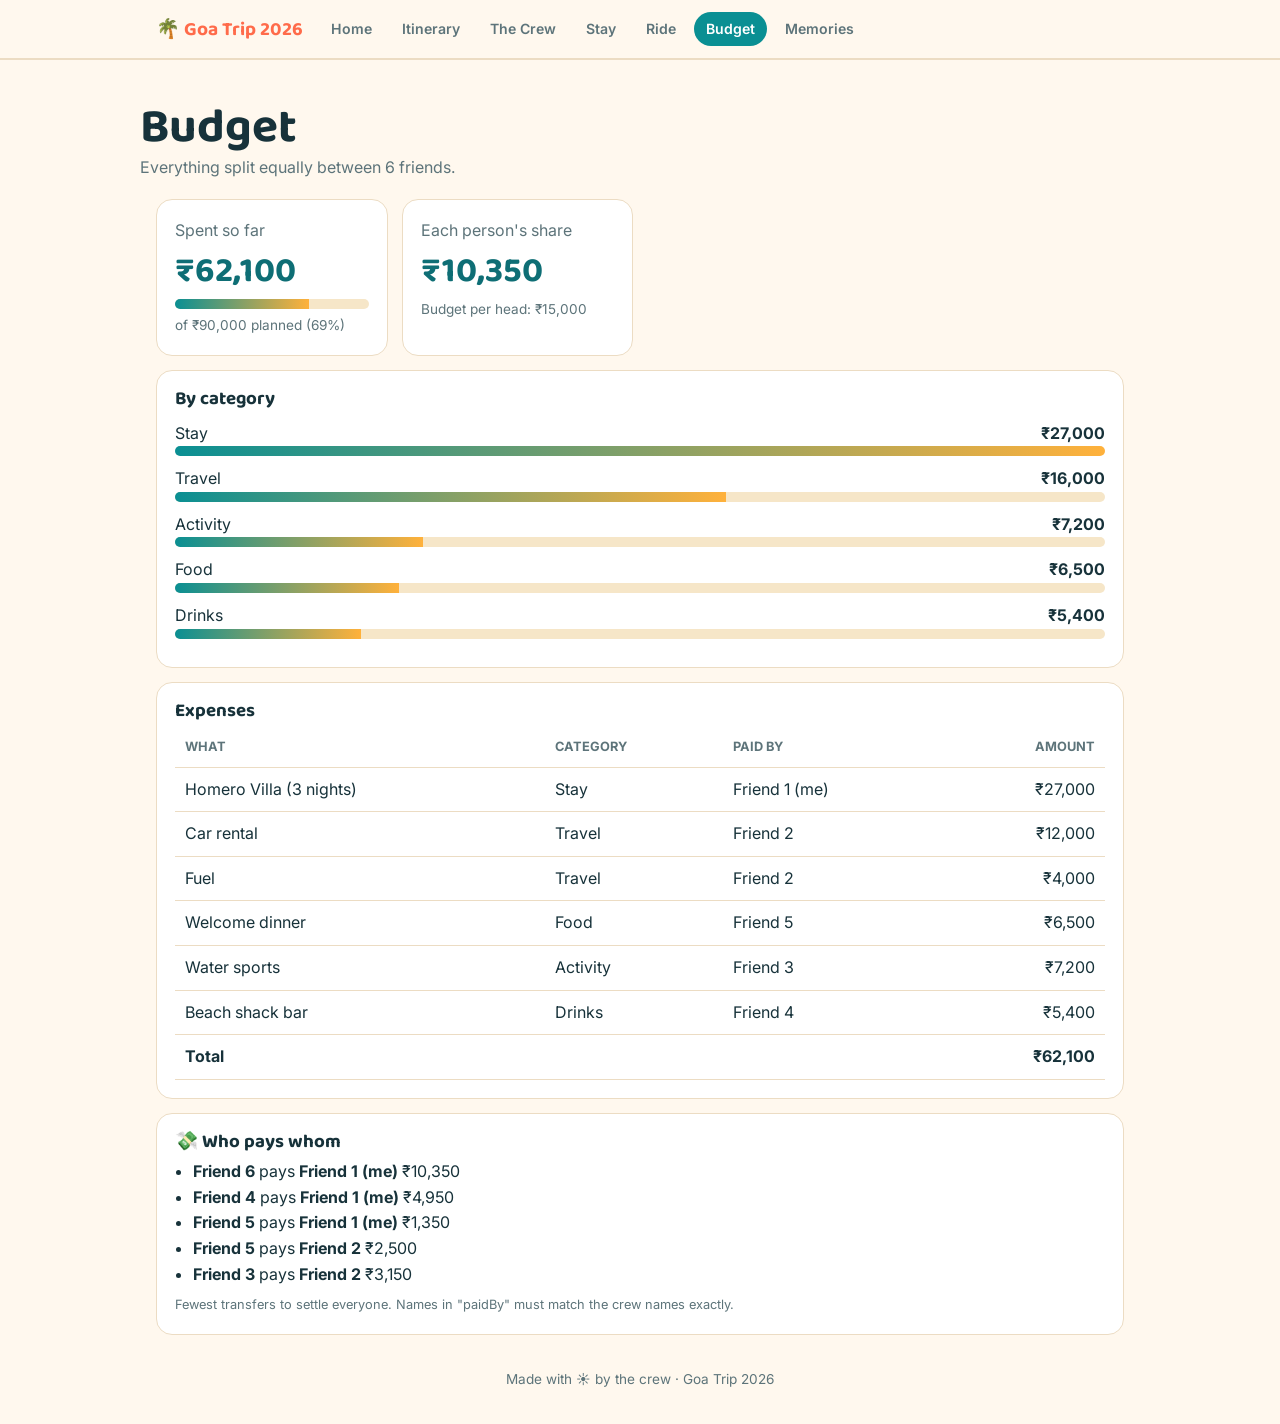
==== budget.html @ de2542ad "Goa trip website Co-Authored-By: Claude Sonnet 5.5 <noreply@anthropic.com>" ====
<!doctype html>
<html lang="en"><head><meta charset="utf-8"><meta name="viewport" content="width=device-width, initial-scale=1">
<title>Goa Trip</title>
<link rel="preconnect" href="https://fonts.googleapis.com"><link href="https://fonts.googleapis.com/css2?family=Baloo+2:wght@600;700&family=Inter:wght@400;500;600&display=swap" rel="stylesheet">
<link rel="stylesheet" href="style.css"></head>
<body data-page="budget"><main id="app"></main>
<script src="data.js"></script><script src="app.js"></script></body></html>
---- style.css ----
:root{--bg:#fff8ee;--ink:#17323a;--muted:#5d747a;--card:#ffffff;--line:#ecdcc3;--teal:#0a8f93;--teal2:#0e6e75;--coral:#ff6b4a;--sun:#ffb13b;--sand:#f6e6c8}
@media(prefers-color-scheme:dark){:root{--bg:#0c1d22;--ink:#f3ece0;--muted:#9bb2b6;--card:#132a30;--line:#24444b;--sand:#1a3238}}
*{box-sizing:border-box;margin:0;padding:0}
body{background:var(--bg);color:var(--ink);font-family:Inter,system-ui,sans-serif;line-height:1.6}
h1,h2,h3{font-family:"Baloo 2",Inter,sans-serif;line-height:1.15}
a{color:var(--teal2)}
.wrap{max-width:1000px;margin:0 auto;padding:0 16px}
nav{position:sticky;top:0;z-index:10;background:var(--bg);border-bottom:2px solid var(--line)}
nav .wrap{display:flex;align-items:center;gap:6px;height:58px;overflow-x:auto}
nav .logo{font:700 1.2rem "Baloo 2";color:var(--coral);text-decoration:none;margin-right:10px;white-space:nowrap}
nav a.l{padding:6px 12px;border-radius:999px;text-decoration:none;color:var(--muted);font-weight:600;font-size:.88rem;white-space:nowrap}
nav a.l:hover{background:var(--sand)}nav a.on{background:var(--teal);color:#fff}
.hero{background:linear-gradient(160deg,var(--teal) 0,#0b6f78 45%,var(--coral) 120%);color:#fff;padding:64px 0 56px;text-align:center}
.hero h1{font-size:clamp(2.6rem,9vw,5rem)}.hero p{opacity:.92;margin-top:8px;font-size:1.1rem}
.cd{display:flex;gap:12px;justify-content:center;margin-top:26px;flex-wrap:wrap}
.cd div{background:rgba(255,255,255,.16);border-radius:14px;padding:12px 18px;min-width:78px}
.cd b{display:block;font:700 2rem "Baloo 2"}.cd span{font-size:.75rem;text-transform:uppercase;letter-spacing:.1em}
.ph{padding:40px 0 18px}.ph h1{font-size:clamp(2rem,6vw,3rem)}.ph p{color:var(--muted)}
section{padding:22px 0 40px}
.grid{display:grid;grid-template-columns:repeat(auto-fill,minmax(230px,1fr));gap:14px}
.card{background:var(--card);border:1px solid var(--line);border-radius:16px;padding:18px}
.card h3{margin-bottom:6px}.muted{color:var(--muted)}
.tile{display:block;text-decoration:none;color:inherit;border-bottom:4px solid var(--sun)}
.tile:hover{transform:translateY(-3px)}.tile .e{font-size:1.8rem}
.person{text-align:center}.av{width:72px;height:72px;border-radius:50%;margin:0 auto 10px;display:grid;place-items:center;font-size:2rem;background:var(--sand);border:3px solid var(--sun)}
.tag{display:inline-block;background:var(--coral);color:#fff;border-radius:999px;font-size:.72rem;font-weight:700;padding:2px 10px;margin-top:6px}
.day{margin-bottom:26px}.day h2{color:var(--teal2);margin-bottom:2px}.day .dt{color:var(--coral);font-weight:700;margin-bottom:10px}
.it{display:grid;grid-template-columns:78px 1fr;gap:12px;padding:10px 0;border-top:1px dashed var(--line)}
.it time{font-weight:700;color:var(--teal2)}
.kv{display:grid;grid-template-columns:140px 1fr;gap:8px 14px}.kv dt{color:var(--muted);font-weight:600}
.note{background:#fff3cd;color:#5b4500;border-radius:12px;padding:12px 16px;margin-bottom:18px;font-size:.9rem}
.big{font:700 2.2rem "Baloo 2";color:var(--teal2)}
table{width:100%;border-collapse:collapse}th,td{text-align:left;padding:9px 10px;border-bottom:1px solid var(--line)}th{color:var(--muted);font-size:.8rem;text-transform:uppercase}
td.r,th.r{text-align:right}.tw{overflow-x:auto}
.bar{height:10px;background:var(--sand);border-radius:6px;overflow:hidden}.bar i{display:block;height:100%;background:linear-gradient(90deg,var(--teal),var(--sun))}
.pics{columns:3 220px;column-gap:12px}.pics figure{break-inside:avoid;margin-bottom:12px;background:var(--card);border:1px solid var(--line);border-radius:14px;overflow:hidden;cursor:pointer}
.pics img{width:100%;display:block}.pics figcaption{padding:8px 12px;font-size:.85rem;color:var(--muted)}
.ph0{aspect-ratio:4/3;display:grid;place-items:center;font-size:2.4rem;background:linear-gradient(135deg,var(--sand),#fff0)}
#lb{position:fixed;inset:0;background:rgba(0,0,0,.88);display:none;place-items:center;z-index:50;padding:20px}#lb.on{display:grid}#lb img{max-width:100%;max-height:88vh;border-radius:10px}
.check label{display:flex;gap:10px;padding:6px 0;cursor:pointer}
footer{text-align:center;color:var(--muted);padding:34px 16px;font-size:.85rem}
@media(max-width:560px){.kv{grid-template-columns:1fr}.it{grid-template-columns:62px 1fr}}
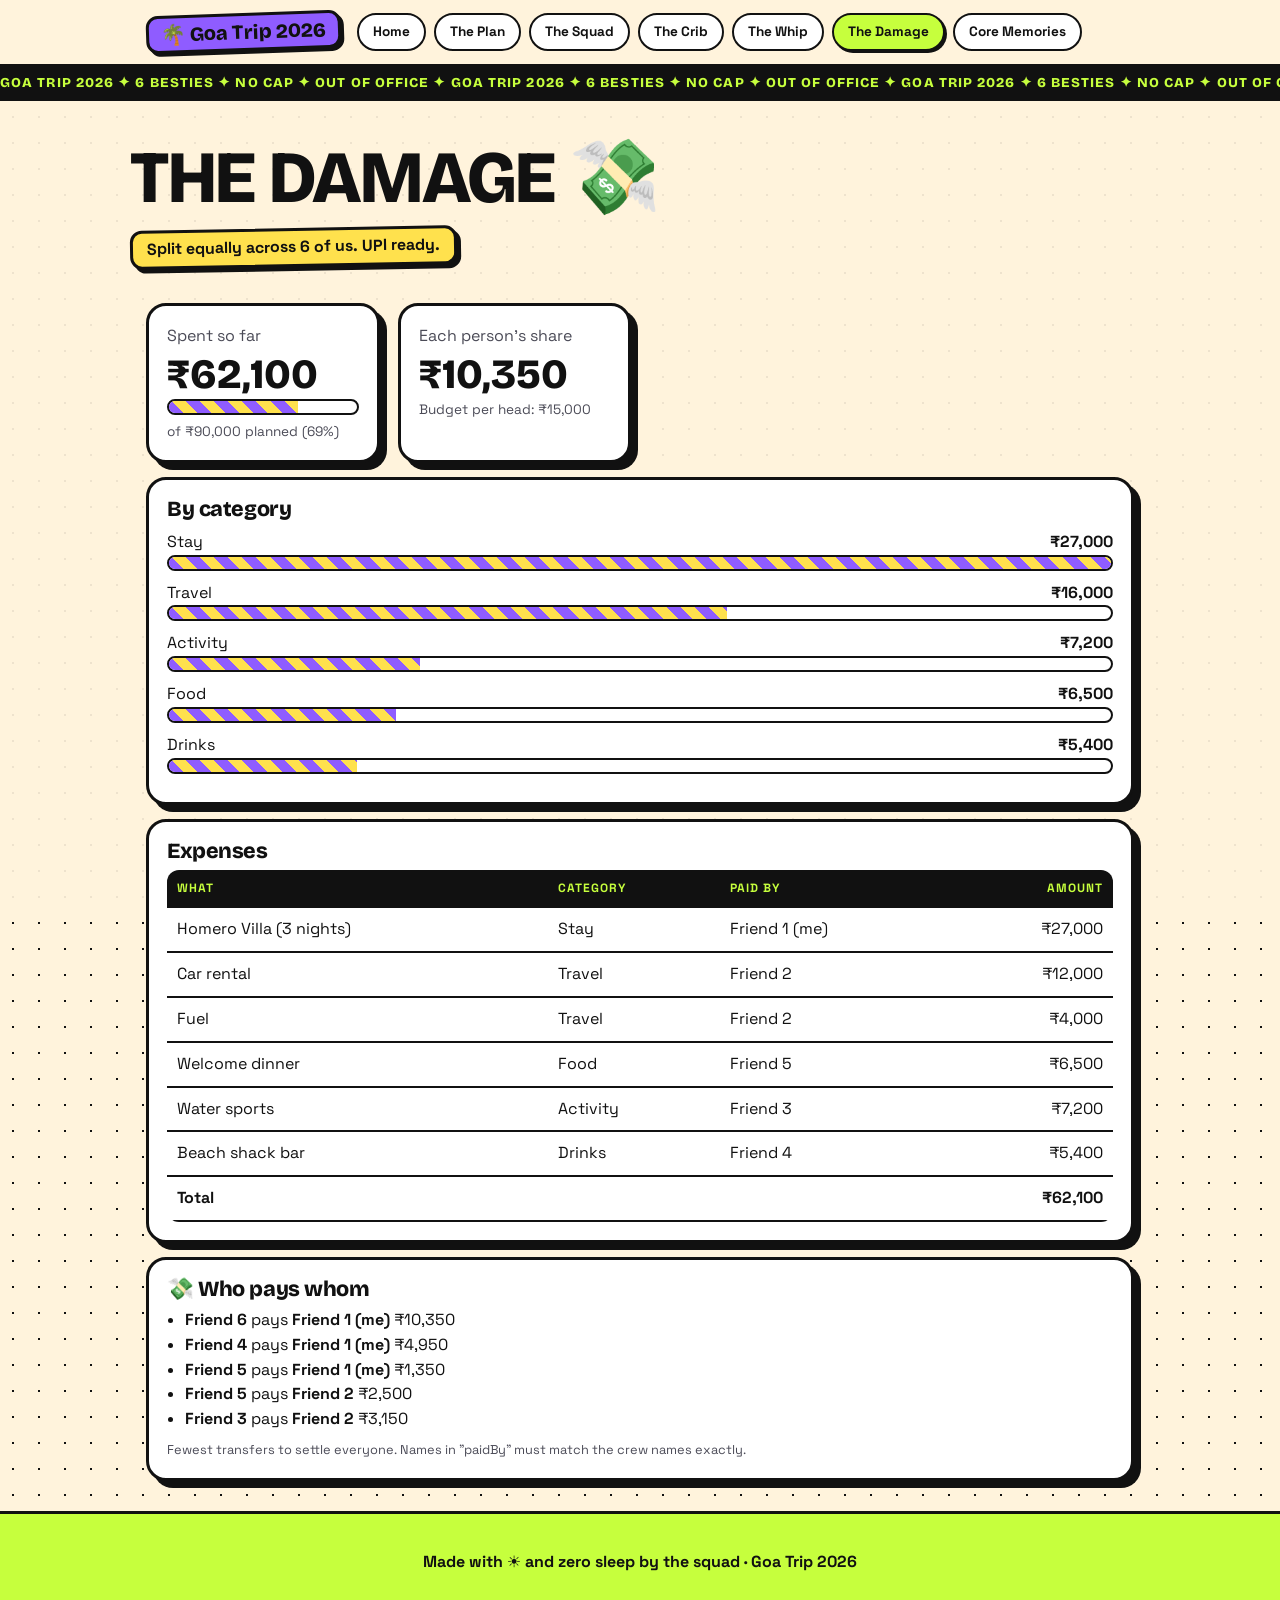
==== commit 8af0b72f: "Gen Z restyle, December-weather packing list, violet accent Co-Authored-By: Claude Sonnet 5.5 <norep" ====
--- a/budget.html
+++ b/budget.html
@@ -1,7 +1,7 @@
 <!doctype html>
 <html lang="en"><head><meta charset="utf-8"><meta name="viewport" content="width=device-width, initial-scale=1">
 <title>Goa Trip</title>
-<link rel="preconnect" href="https://fonts.googleapis.com"><link href="https://fonts.googleapis.com/css2?family=Baloo+2:wght@600;700&family=Inter:wght@400;500;600&display=swap" rel="stylesheet">
+<link rel="preconnect" href="https://fonts.googleapis.com"><link href="https://fonts.googleapis.com/css2?family=Bricolage+Grotesque:opsz,wght@12..96,800&family=Space+Grotesk:wght@400;500;600;700&display=swap" rel="stylesheet">
 <link rel="stylesheet" href="style.css"></head>
 <body data-page="budget"><main id="app"></main>
 <script src="data.js"></script><script src="app.js"></script></body></html>
--- a/style.css
+++ b/style.css
@@ -1,42 +1,72 @@
-:root{--bg:#fff8ee;--ink:#17323a;--muted:#5d747a;--card:#ffffff;--line:#ecdcc3;--teal:#0a8f93;--teal2:#0e6e75;--coral:#ff6b4a;--sun:#ffb13b;--sand:#f6e6c8}
-@media(prefers-color-scheme:dark){:root{--bg:#0c1d22;--ink:#f3ece0;--muted:#9bb2b6;--card:#132a30;--line:#24444b;--sand:#1a3238}}
+:root{--bg:#fff3dc;--ink:#111;--bd:#111;--card:#fff;--pink:#8f5cff;--lime:#c6ff3d;--blue:#4a63ff;--yellow:#ffe14d;--orange:#ff7a3d;--cyan:#38e1ff;--muted:#4b4b57}
+@media(prefers-color-scheme:dark){:root{--bg:#15121f;--ink:#fff;--bd:#f4efff;--card:#221d33;--muted:#b9b3cf}}
 *{box-sizing:border-box;margin:0;padding:0}
-body{background:var(--bg);color:var(--ink);font-family:Inter,system-ui,sans-serif;line-height:1.6}
-h1,h2,h3{font-family:"Baloo 2",Inter,sans-serif;line-height:1.15}
-a{color:var(--teal2)}
-.wrap{max-width:1000px;margin:0 auto;padding:0 16px}
-nav{position:sticky;top:0;z-index:10;background:var(--bg);border-bottom:2px solid var(--line)}
-nav .wrap{display:flex;align-items:center;gap:6px;height:58px;overflow-x:auto}
-nav .logo{font:700 1.2rem "Baloo 2";color:var(--coral);text-decoration:none;margin-right:10px;white-space:nowrap}
-nav a.l{padding:6px 12px;border-radius:999px;text-decoration:none;color:var(--muted);font-weight:600;font-size:.88rem;white-space:nowrap}
-nav a.l:hover{background:var(--sand)}nav a.on{background:var(--teal);color:#fff}
-.hero{background:linear-gradient(160deg,var(--teal) 0,#0b6f78 45%,var(--coral) 120%);color:#fff;padding:64px 0 56px;text-align:center}
-.hero h1{font-size:clamp(2.6rem,9vw,5rem)}.hero p{opacity:.92;margin-top:8px;font-size:1.1rem}
-.cd{display:flex;gap:12px;justify-content:center;margin-top:26px;flex-wrap:wrap}
-.cd div{background:rgba(255,255,255,.16);border-radius:14px;padding:12px 18px;min-width:78px}
-.cd b{display:block;font:700 2rem "Baloo 2"}.cd span{font-size:.75rem;text-transform:uppercase;letter-spacing:.1em}
-.ph{padding:40px 0 18px}.ph h1{font-size:clamp(2rem,6vw,3rem)}.ph p{color:var(--muted)}
+body{background:var(--bg);color:var(--ink);font-family:"Space Grotesk",system-ui,sans-serif;line-height:1.55;background-image:radial-gradient(var(--bd) 1px,transparent 1.4px);background-size:26px 26px;background-position:0 0;background-blend-mode:normal}
+body::before{content:"";position:fixed;inset:0;background:var(--bg);opacity:.93;z-index:-1}
+h1,h2,h3{font-family:"Bricolage Grotesque",sans-serif;font-weight:800;line-height:1.02;letter-spacing:-.02em}
+a{color:var(--ink);font-weight:700}
+.wrap{max-width:1020px;margin:0 auto;padding:0 16px}
+/* nav */
+nav{position:sticky;top:0;z-index:20;background:var(--bg);border-bottom:3px solid var(--bd)}
+nav .wrap{display:flex;align-items:center;gap:8px;height:64px;overflow-x:auto;scrollbar-width:none}
+nav .logo{font:800 1.25rem "Bricolage Grotesque";text-decoration:none;white-space:nowrap;background:var(--pink);color:#111;border:3px solid var(--bd);border-radius:12px;padding:4px 12px;box-shadow:3px 3px 0 var(--bd);transform:rotate(-2deg);margin-right:8px}
+nav a.l{padding:6px 14px;border:2px solid var(--bd);border-radius:999px;text-decoration:none;font-weight:700;font-size:.85rem;white-space:nowrap;background:var(--card)}
+nav a.l:hover{background:var(--yellow);color:#111}nav a.on{background:var(--lime);color:#111;box-shadow:2px 2px 0 var(--bd)}
+/* marquee */
+.mq{background:#111;color:var(--lime);overflow:hidden;white-space:nowrap;border-bottom:3px solid var(--bd);font:800 .85rem "Bricolage Grotesque";letter-spacing:.08em;text-transform:uppercase}
+.mq div{display:inline-block;padding:7px 0;animation:mq 28s linear infinite}
+@keyframes mq{to{transform:translateX(-50%)}}
+@media(prefers-reduced-motion:reduce){.mq div{animation:none}}
+/* hero */
+.hero{background:var(--pink);color:#111;padding:56px 0 64px;border-bottom:3px solid var(--bd);position:relative;overflow:hidden}
+.hero h1{font-size:clamp(3.4rem,15vw,9rem);text-transform:uppercase;line-height:.88}
+.hero h1 span{display:inline-block;background:var(--lime);border:4px solid #111;padding:0 .12em;transform:rotate(-2.5deg);box-shadow:8px 8px 0 #111}
+.hero p{font-size:1.15rem;font-weight:600;margin-top:18px;max-width:560px}
+.stk{display:inline-block;background:var(--yellow);color:#111;border:3px solid #111;border-radius:999px;padding:5px 14px;font-weight:800;font-size:.85rem;margin:14px 8px 0 0;box-shadow:3px 3px 0 #111}
+.stk:nth-of-type(2n){background:var(--cyan);transform:rotate(2deg)}.stk:nth-of-type(3n){background:#fff;transform:rotate(-2deg)}
+.cd{display:flex;gap:12px;margin-top:26px;flex-wrap:wrap;align-items:stretch}
+.cd div{background:#111;color:var(--lime);border:3px solid #111;border-radius:16px;padding:10px 18px;min-width:84px;text-align:center;box-shadow:5px 5px 0 var(--yellow)}
+.cd b{display:block;font:800 2.4rem "Bricolage Grotesque"}.cd span{font-size:.72rem;text-transform:uppercase;letter-spacing:.12em}
+/* page head */
+.ph{padding:40px 0 14px}.ph h1{font-size:clamp(2.4rem,9vw,4.6rem);text-transform:uppercase}
+.ph p{display:inline-block;margin-top:12px;background:var(--yellow);color:#111;border:3px solid #111;border-radius:12px;padding:4px 14px;font-weight:700;transform:rotate(-1deg);box-shadow:4px 4px 0 var(--bd)}
 section{padding:22px 0 40px}
-.grid{display:grid;grid-template-columns:repeat(auto-fill,minmax(230px,1fr));gap:14px}
-.card{background:var(--card);border:1px solid var(--line);border-radius:16px;padding:18px}
-.card h3{margin-bottom:6px}.muted{color:var(--muted)}
-.tile{display:block;text-decoration:none;color:inherit;border-bottom:4px solid var(--sun)}
-.tile:hover{transform:translateY(-3px)}.tile .e{font-size:1.8rem}
-.person{text-align:center}.av{width:72px;height:72px;border-radius:50%;margin:0 auto 10px;display:grid;place-items:center;font-size:2rem;background:var(--sand);border:3px solid var(--sun)}
-.tag{display:inline-block;background:var(--coral);color:#fff;border-radius:999px;font-size:.72rem;font-weight:700;padding:2px 10px;margin-top:6px}
-.day{margin-bottom:26px}.day h2{color:var(--teal2);margin-bottom:2px}.day .dt{color:var(--coral);font-weight:700;margin-bottom:10px}
-.it{display:grid;grid-template-columns:78px 1fr;gap:12px;padding:10px 0;border-top:1px dashed var(--line)}
-.it time{font-weight:700;color:var(--teal2)}
-.kv{display:grid;grid-template-columns:140px 1fr;gap:8px 14px}.kv dt{color:var(--muted);font-weight:600}
-.note{background:#fff3cd;color:#5b4500;border-radius:12px;padding:12px 16px;margin-bottom:18px;font-size:.9rem}
-.big{font:700 2.2rem "Baloo 2";color:var(--teal2)}
-table{width:100%;border-collapse:collapse}th,td{text-align:left;padding:9px 10px;border-bottom:1px solid var(--line)}th{color:var(--muted);font-size:.8rem;text-transform:uppercase}
-td.r,th.r{text-align:right}.tw{overflow-x:auto}
-.bar{height:10px;background:var(--sand);border-radius:6px;overflow:hidden}.bar i{display:block;height:100%;background:linear-gradient(90deg,var(--teal),var(--sun))}
-.pics{columns:3 220px;column-gap:12px}.pics figure{break-inside:avoid;margin-bottom:12px;background:var(--card);border:1px solid var(--line);border-radius:14px;overflow:hidden;cursor:pointer}
-.pics img{width:100%;display:block}.pics figcaption{padding:8px 12px;font-size:.85rem;color:var(--muted)}
-.ph0{aspect-ratio:4/3;display:grid;place-items:center;font-size:2.4rem;background:linear-gradient(135deg,var(--sand),#fff0)}
-#lb{position:fixed;inset:0;background:rgba(0,0,0,.88);display:none;place-items:center;z-index:50;padding:20px}#lb.on{display:grid}#lb img{max-width:100%;max-height:88vh;border-radius:10px}
-.check label{display:flex;gap:10px;padding:6px 0;cursor:pointer}
-footer{text-align:center;color:var(--muted);padding:34px 16px;font-size:.85rem}
-@media(max-width:560px){.kv{grid-template-columns:1fr}.it{grid-template-columns:62px 1fr}}
+.grid{display:grid;grid-template-columns:repeat(auto-fill,minmax(230px,1fr));gap:18px}
+.card{background:var(--card);color:var(--ink);border:3px solid var(--bd);border-radius:20px;padding:18px;box-shadow:7px 7px 0 var(--bd)}
+.card h3{margin-bottom:8px;font-size:1.35rem}.muted{color:var(--muted)}
+.tile{display:block;text-decoration:none;color:#111;transition:transform .12s,box-shadow .12s}
+.tile:hover{transform:translate(-3px,-3px);box-shadow:10px 10px 0 var(--bd)}
+.tile .e{font-size:2.2rem}.tile h3{text-transform:uppercase}
+.grid .tile:nth-child(1){background:var(--yellow)}.grid .tile:nth-child(2){background:var(--cyan)}.grid .tile:nth-child(3){background:var(--lime)}
+.grid .tile:nth-child(4){background:var(--orange)}.grid .tile:nth-child(5){background:var(--pink)}.grid .tile:nth-child(6){background:#7dffb2}
+.person{text-align:center}.av{width:84px;height:84px;border-radius:50%;margin:0 auto 10px;display:grid;place-items:center;font-size:2.3rem;background:var(--lime);border:3px solid var(--bd);box-shadow:3px 3px 0 var(--bd)}
+.grid .person:nth-child(3n+2) .av{background:var(--pink)}.grid .person:nth-child(3n) .av{background:var(--cyan)}
+.tag{display:inline-block;background:#111;color:var(--lime);border-radius:999px;font-size:.75rem;font-weight:800;padding:3px 12px;margin-top:8px;text-transform:uppercase;letter-spacing:.05em}
+.day{margin-bottom:26px}.day h2{font-size:1.8rem;text-transform:uppercase}
+.day .dt{display:inline-block;background:var(--pink);color:#111;border:2px solid #111;border-radius:8px;padding:0 10px;font-weight:800;margin:6px 0 10px}
+.it{display:grid;grid-template-columns:78px 1fr;gap:12px;padding:10px 0;border-top:2px dashed var(--bd)}
+.it time{font-weight:800;background:var(--lime);color:#111;border:2px solid #111;border-radius:8px;height:fit-content;padding:0 6px;text-align:center}
+.kv{display:grid;grid-template-columns:130px 1fr;gap:8px 14px}.kv dt{font-weight:800;text-transform:uppercase;font-size:.8rem;color:var(--muted);padding-top:3px}
+.big{font:800 2.6rem "Bricolage Grotesque"}
+table{width:100%;border-collapse:collapse}th,td{text-align:left;padding:9px 10px;border-bottom:2px solid var(--bd)}
+th{background:#111;color:var(--lime);font-size:.75rem;text-transform:uppercase;letter-spacing:.08em}td.r,th.r{text-align:right}.tw{overflow-x:auto;border-radius:12px}
+.bar{height:16px;background:var(--card);border:2px solid var(--bd);border-radius:999px;overflow:hidden}.bar i{display:block;height:100%;background:repeating-linear-gradient(45deg,var(--pink) 0 10px,var(--yellow) 10px 20px)}
+.pics{columns:3 220px;column-gap:16px}.pics figure{break-inside:avoid;margin-bottom:16px;background:var(--card);border:3px solid var(--bd);border-radius:16px;overflow:hidden;cursor:pointer;box-shadow:5px 5px 0 var(--bd)}
+.pics figure:nth-child(odd){transform:rotate(-1deg)}.pics figure:nth-child(even){transform:rotate(1deg)}
+.pics img{width:100%;display:block}.pics figcaption{padding:8px 12px;font-weight:600}
+.ph0{aspect-ratio:4/3;display:grid;place-items:center;font-size:3rem;background:var(--yellow);border:3px solid var(--bd);border-radius:14px;margin-bottom:12px}
+#lb{position:fixed;inset:0;background:rgba(0,0,0,.9);display:none;place-items:center;z-index:50;padding:20px}#lb.on{display:grid}#lb img{max-width:100%;max-height:88vh;border:4px solid #fff;border-radius:12px}
+/* weather + packing */
+.wx{display:grid;grid-template-columns:repeat(auto-fit,minmax(130px,1fr));gap:12px;margin-top:14px}
+.wx div{border:3px solid #111;border-radius:14px;padding:10px;background:#fff;color:#111;text-align:center}
+.wx div:nth-child(1){background:var(--orange)}.wx div:nth-child(2){background:var(--cyan)}.wx div:nth-child(3){background:var(--blue);color:#fff}.wx div:nth-child(4){background:var(--yellow)}.wx div:nth-child(5){background:var(--lime)}
+.wx b{display:block;font:800 1.6rem "Bricolage Grotesque"}.wx span{font-size:.75rem;text-transform:uppercase;font-weight:700;letter-spacing:.06em}
+.pk{display:grid;grid-template-columns:repeat(auto-fit,minmax(260px,1fr));gap:18px;margin-top:16px}
+.check label{display:flex;gap:10px;padding:5px 0;cursor:pointer;font-weight:600}
+.check input{accent-color:var(--pink);width:20px;height:20px;flex:none}
+.check label:has(input:checked){text-decoration:line-through;opacity:.55}
+.skip{background:#111;color:#fff;border-radius:14px;padding:12px 16px;margin-top:16px;font-weight:600}.skip b{color:var(--lime)}
+.note{background:var(--yellow);color:#111;border:3px solid #111;border-radius:12px;padding:10px 14px;margin:12px 0;font-weight:600}
+footer{text-align:center;padding:36px 16px 44px;font-weight:700;border-top:3px solid var(--bd);background:var(--lime);color:#111}
+@media(max-width:560px){.kv{grid-template-columns:1fr}.it{grid-template-columns:64px 1fr}.card{box-shadow:5px 5px 0 var(--bd)}}
+section.wrap{padding-top:22px;padding-bottom:30px}
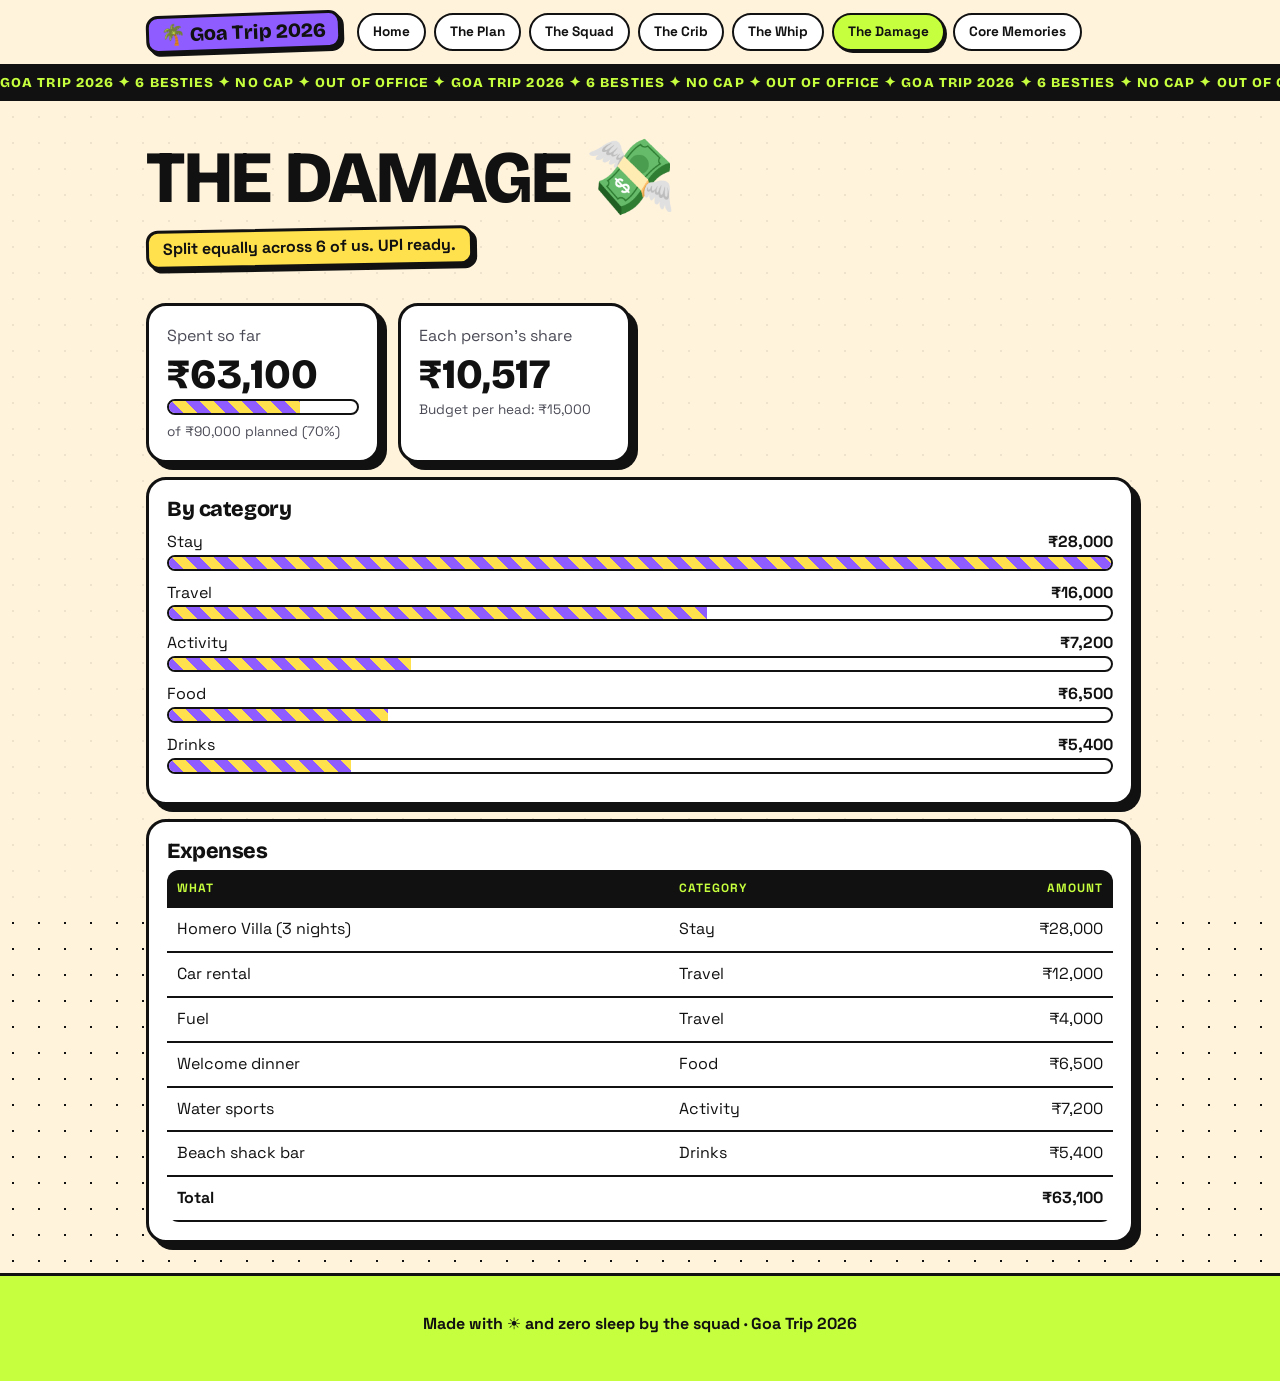
==== commit c50b55a1: "Cache-bust assets so edits show up immediately Co-Authored-By: Claude Sonnet 5.5 <noreply@anthropic." ====
--- a/budget.html
+++ b/budget.html
@@ -2,6 +2,6 @@
 <html lang="en"><head><meta charset="utf-8"><meta name="viewport" content="width=device-width, initial-scale=1">
 <title>Goa Trip</title>
 <link rel="preconnect" href="https://fonts.googleapis.com"><link href="https://fonts.googleapis.com/css2?family=Bricolage+Grotesque:opsz,wght@12..96,800&family=Space+Grotesk:wght@400;500;600;700&display=swap" rel="stylesheet">
-<link rel="stylesheet" href="style.css"></head>
+<script>document.write('<link rel="stylesheet" href="style.css?v='+Math.floor(Date.now()/60000)+'">')</script></head>
 <body data-page="budget"><main id="app"></main>
-<script src="data.js"></script><script src="app.js"></script></body></html>
+<script>var V=Math.floor(Date.now()/60000);document.write('<script src="data.js?v='+V+'"><\/script><script src="app.js?v='+V+'"><\/script>')</script></body></html>
--- a/style.css
+++ b/style.css
@@ -70,3 +70,4 @@
 footer{text-align:center;padding:36px 16px 44px;font-weight:700;border-top:3px solid var(--bd);background:var(--lime);color:#111}
 @media(max-width:560px){.kv{grid-template-columns:1fr}.it{grid-template-columns:64px 1fr}.card{box-shadow:5px 5px 0 var(--bd)}}
 section.wrap{padding-top:22px;padding-bottom:30px}
+.ph.wrap{padding-left:16px;padding-right:16px}
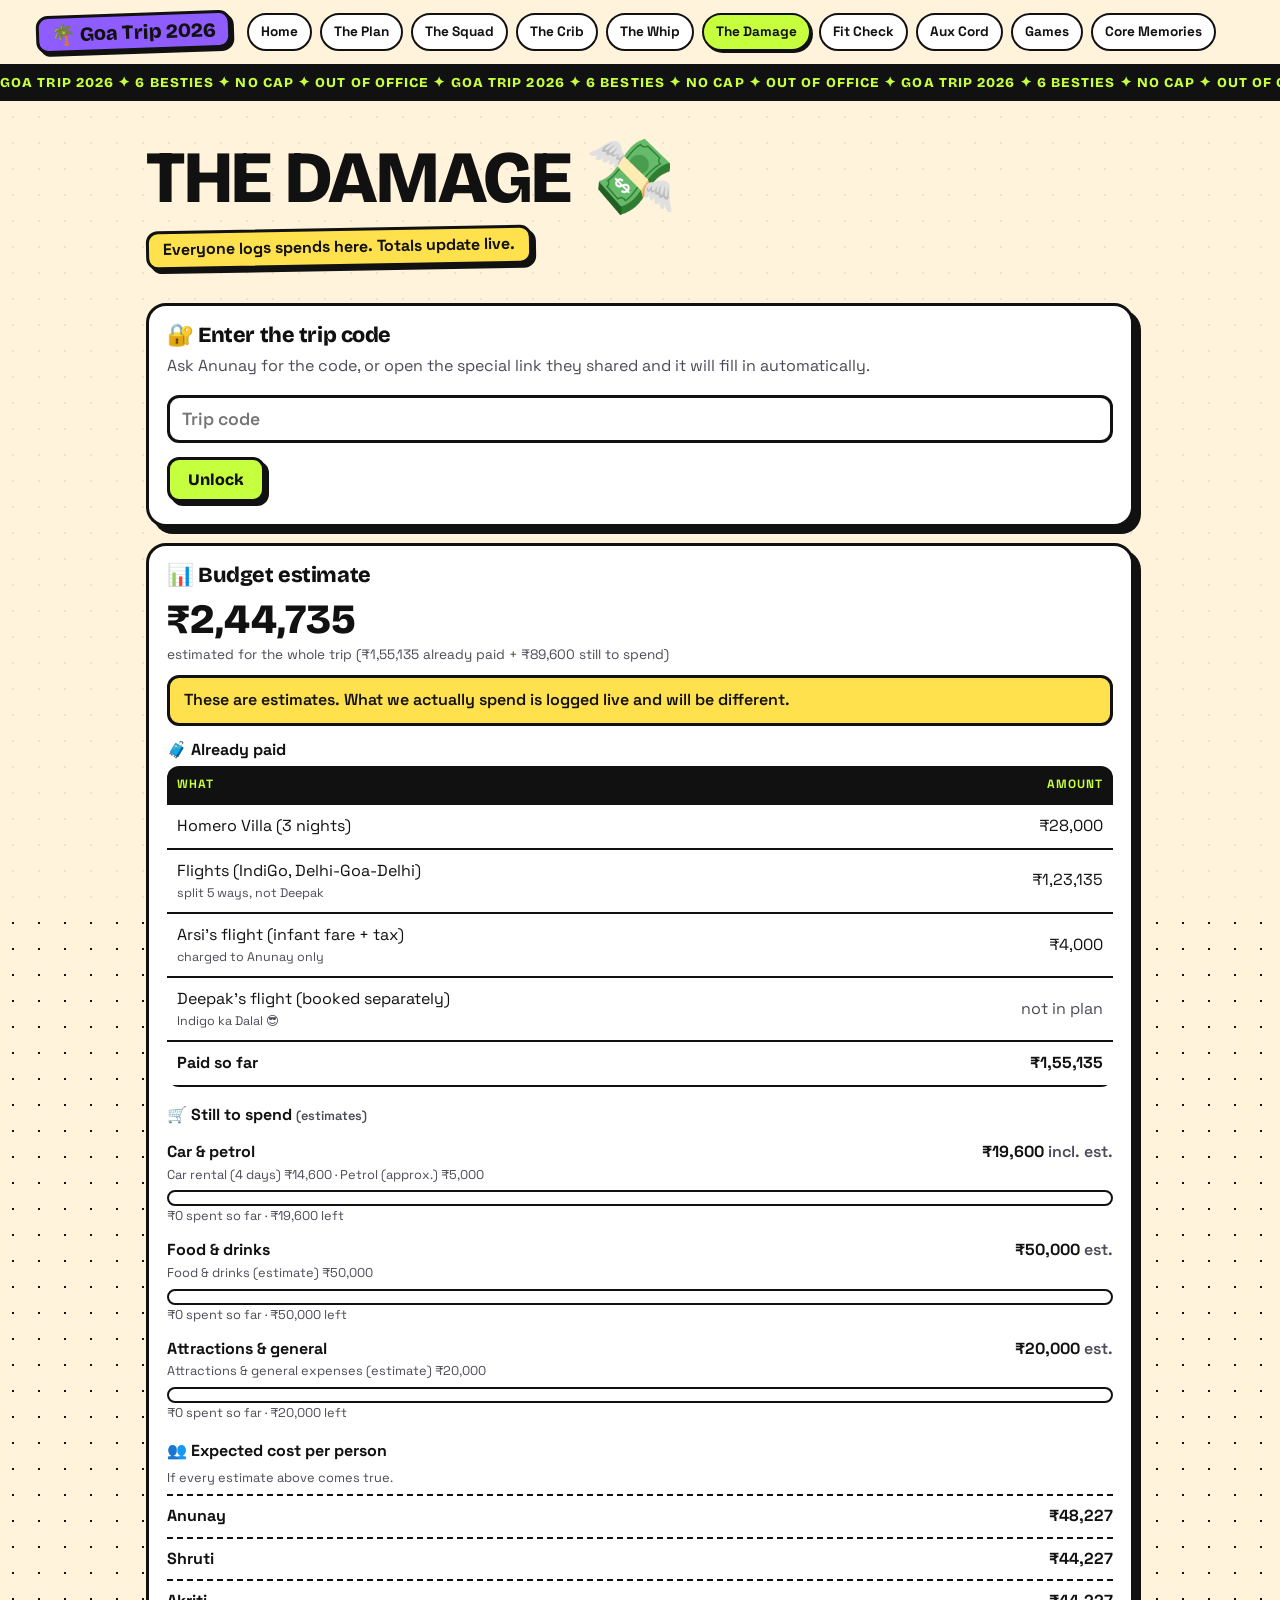
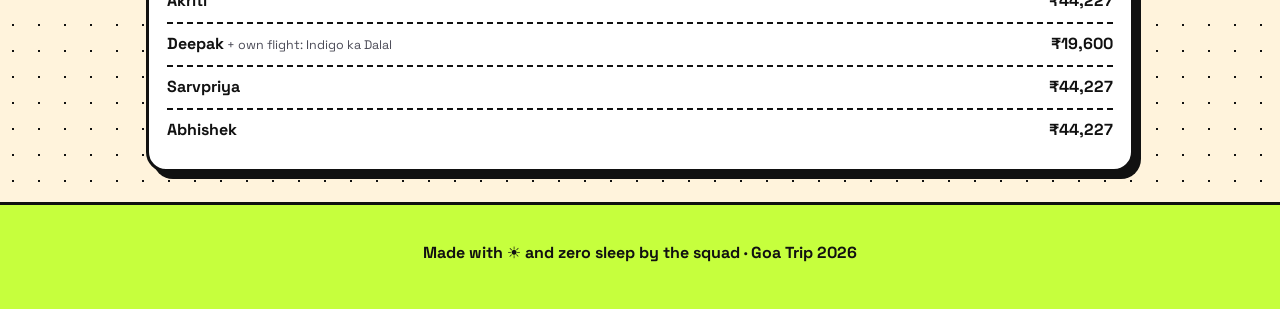
==== commit d7aff3bf: "Expense notifications: Web Push to every phone when a new expense is added - Home-screen app: web ma" ====
--- a/budget.html
+++ b/budget.html
@@ -1,5 +1,5 @@
 <!doctype html>
-<html lang="en"><head><meta charset="utf-8"><meta name="viewport" content="width=device-width, initial-scale=1">
+<html lang="en"><head><meta charset="utf-8"><meta name="viewport" content="width=device-width, initial-scale=1"><link rel="manifest" href="manifest.webmanifest"><link rel="apple-touch-icon" href="icons/apple-touch-icon.png"><meta name="theme-color" content="#c6ff3d"><meta name="apple-mobile-web-app-capable" content="yes"><meta name="mobile-web-app-capable" content="yes"><meta name="apple-mobile-web-app-title" content="Goa Trip"><meta name="apple-mobile-web-app-status-bar-style" content="default">
 <title>Goa Trip</title>
 <link rel="preconnect" href="https://fonts.googleapis.com"><link href="https://fonts.googleapis.com/css2?family=Bricolage+Grotesque:opsz,wght@12..96,800&family=Space+Grotesk:wght@400;500;600;700&display=swap" rel="stylesheet">
 <script>document.write('<link rel="stylesheet" href="style.css?v='+Math.floor(Date.now()/60000)+'">')</script></head>
--- a/style.css
+++ b/style.css
@@ -8,7 +8,7 @@
 .wrap{max-width:1020px;margin:0 auto;padding:0 16px}
 /* nav */
 nav{position:sticky;top:0;z-index:20;background:var(--bg);border-bottom:3px solid var(--bd)}
-nav .wrap{display:flex;align-items:center;gap:8px;height:64px;overflow-x:auto;scrollbar-width:none}
+nav .wrap{display:flex;align-items:center;gap:8px;min-height:64px;flex-wrap:wrap;padding-top:8px;padding-bottom:8px}
 nav .logo{font:800 1.25rem "Bricolage Grotesque";text-decoration:none;white-space:nowrap;background:var(--pink);color:#111;border:3px solid var(--bd);border-radius:12px;padding:4px 12px;box-shadow:3px 3px 0 var(--bd);transform:rotate(-2deg);margin-right:8px}
 nav a.l{padding:6px 14px;border:2px solid var(--bd);border-radius:999px;text-decoration:none;font-weight:700;font-size:.85rem;white-space:nowrap;background:var(--card)}
 nav a.l:hover{background:var(--yellow);color:#111}nav a.on{background:var(--lime);color:#111;box-shadow:2px 2px 0 var(--bd)}
@@ -19,7 +19,7 @@
 @media(prefers-reduced-motion:reduce){.mq div{animation:none}}
 /* hero */
 .hero{background:var(--pink);color:#111;padding:56px 0 64px;border-bottom:3px solid var(--bd);position:relative;overflow:hidden}
-.hero h1{font-size:clamp(3.4rem,15vw,9rem);text-transform:uppercase;line-height:.88}
+.hero h1{font-size:clamp(3.2rem,12.5vw,9rem);text-transform:uppercase;line-height:.88}
 .hero h1 span{display:inline-block;background:var(--lime);border:4px solid #111;padding:0 .12em;transform:rotate(-2.5deg);box-shadow:8px 8px 0 #111}
 .hero p{font-size:1.15rem;font-weight:600;margin-top:18px;max-width:560px}
 .stk{display:inline-block;background:var(--yellow);color:#111;border:3px solid #111;border-radius:999px;padding:5px 14px;font-weight:800;font-size:.85rem;margin:14px 8px 0 0;box-shadow:3px 3px 0 #111}
@@ -71,3 +71,82 @@
 @media(max-width:560px){.kv{grid-template-columns:1fr}.it{grid-template-columns:64px 1fr}.card{box-shadow:5px 5px 0 var(--bd)}}
 section.wrap{padding-top:22px;padding-bottom:30px}
 .ph.wrap{padding-left:16px;padding-right:16px}
+
+.grid .tile:nth-child(7){background:var(--pink)}
+.btn2{font:800 1rem "Bricolage Grotesque";background:var(--lime);color:#111;border:3px solid var(--bd);border-radius:12px;padding:10px 18px;box-shadow:4px 4px 0 var(--bd);cursor:pointer;margin:4px 6px 4px 0}
+.btn2:hover{transform:translate(-2px,-2px)}.btn2:disabled{opacity:.5;cursor:not-allowed}.btn2.alt{background:var(--yellow)}
+.chk{display:flex;gap:10px;align-items:center;padding:6px 0;font-weight:600;cursor:pointer}.chk input{accent-color:var(--pink);width:20px;height:20px}
+.stp{display:flex;align-items:center;gap:12px;padding:6px 0;font-weight:700}.stp span{min-width:60px}.stp b{font:800 1.4rem "Bricolage Grotesque";min-width:24px;text-align:center}
+.stp button{width:36px;height:36px;border-radius:50%;border:3px solid var(--bd);background:var(--yellow);color:#111;font-size:1.2rem;font-weight:800;cursor:pointer}
+.chip{font:700 .85rem "Space Grotesk";border:2px solid var(--bd);background:var(--card);color:var(--ink);border-radius:999px;padding:4px 14px;margin-right:6px;cursor:pointer}.chip.on{background:var(--lime);color:#111}
+.rolecard{background:#111;color:#fff;border:3px solid var(--lime);border-radius:18px;padding:18px;text-align:center;box-shadow:6px 6px 0 var(--pink)}
+.rolecard .re{font-size:3.4rem}.rolecard h3{color:var(--lime);text-transform:uppercase;font-size:1.8rem}
+
+/* menu button + full menu (phones and small tablets) */
+.mbtn{display:none;margin-left:auto;font:800 1rem "Bricolage Grotesque";background:var(--lime);color:#111;border:3px solid var(--bd);border-radius:12px;padding:8px 16px;box-shadow:3px 3px 0 var(--bd);cursor:pointer}
+.menu{position:fixed;inset:0;z-index:60;background:rgba(0,0,0,.55);display:none}
+.menu.on{display:block}
+.menu .panel{position:absolute;top:0;left:0;right:0;max-height:100%;overflow:auto;background:var(--bg);border-bottom:3px solid var(--bd);padding:14px 16px 22px}
+.menu .mh{display:flex;justify-content:space-between;align-items:center;margin-bottom:12px}
+.menu .mh b{font:800 1.6rem "Bricolage Grotesque";text-transform:uppercase}
+.menu .mh button{font:800 .95rem "Bricolage Grotesque";background:var(--yellow);color:#111;border:3px solid var(--bd);border-radius:12px;padding:6px 14px;cursor:pointer}
+.menu .mg{display:grid;grid-template-columns:1fr 1fr;gap:12px}
+.menu .mg a{display:flex;flex-direction:column;gap:2px;text-decoration:none;color:#111;font:800 1.1rem "Bricolage Grotesque";border:3px solid var(--bd);border-radius:16px;padding:12px 14px;box-shadow:4px 4px 0 var(--bd);min-height:78px}
+.menu .mg a span{font-size:1.7rem;line-height:1}.menu .mg a small{font:700 .7rem "Space Grotesk";text-transform:uppercase;letter-spacing:.06em}
+.menu .mg a:nth-child(8n+1){background:var(--lime)}.menu .mg a:nth-child(8n+2){background:var(--yellow)}.menu .mg a:nth-child(8n+3){background:var(--cyan)}.menu .mg a:nth-child(8n+4){background:var(--orange)}
+.menu .mg a:nth-child(8n+5){background:var(--pink)}.menu .mg a:nth-child(8n+6){background:#7dffb2}.menu .mg a:nth-child(8n+7){background:var(--yellow)}.menu .mg a:nth-child(8n+8){background:var(--cyan)}
+.menu .mg a.cur{outline:4px solid #111;outline-offset:2px}
+@media(max-width:1100px){nav a.l{display:none}.mbtn{display:inline-flex}}
+nav .wrap{max-width:1240px}nav a.l{padding:6px 12px}
+
+.plgrid{display:grid;grid-template-columns:repeat(auto-fill,minmax(260px,1fr));gap:18px;margin-top:14px}
+.pl .ple{font-size:2.4rem;line-height:1}.pl h3{margin-top:6px;text-transform:uppercase}
+.plgrid .pl:nth-child(6n+1){background:var(--yellow);color:#111}.plgrid .pl:nth-child(6n+2){background:var(--cyan);color:#111}.plgrid .pl:nth-child(6n+3){background:var(--lime);color:#111}
+.plgrid .pl:nth-child(6n+4){background:var(--orange);color:#111}.plgrid .pl:nth-child(6n+5){background:var(--pink);color:#111}.plgrid .pl:nth-child(6n+6){background:#7dffb2;color:#111}
+.pl .muted{color:#2a2a33}.pl .tag{background:#111;color:var(--lime)}
+.pbtns{display:flex;gap:8px;flex-wrap:wrap}
+.pbtn{display:inline-block;text-decoration:none;font:800 .95rem "Bricolage Grotesque";border:3px solid #111;border-radius:12px;padding:8px 14px;box-shadow:3px 3px 0 #111}
+.pbtn:hover{transform:translate(-2px,-2px)}.pbtn.sp{background:#1db954;color:#111}.pbtn.ytm{background:#ff3d3d;color:#fff}
+.pl details{margin-top:10px}.pl summary{cursor:pointer;font-weight:700;font-size:.85rem}
+.grid .tile:nth-child(8){background:var(--lime)}.grid .tile:nth-child(9){background:var(--cyan)}
+
+.fitgrid{display:grid;grid-template-columns:repeat(auto-fill,minmax(280px,1fr));gap:20px;margin-top:14px}
+.fit{padding:0;overflow:hidden;display:flex;flex-direction:column}
+.fit .fph{display:block;aspect-ratio:3/4;overflow:hidden;border-bottom:3px solid var(--bd);background:var(--yellow)}
+.fit .fph img{width:100%;height:100%;object-fit:cover;object-position:top;display:block}
+.fit .fb{padding:16px}.fit h3{margin:8px 0 6px;font-size:1.3rem}
+.pbtn.shop{background:var(--yellow);color:#111;font-size:.82rem;padding:6px 10px;box-shadow:2px 2px 0 #111}
+.grid .tile:nth-child(10){background:var(--yellow)}
+
+/* live expenses */
+.livebar{display:flex;justify-content:space-between;align-items:center;gap:8px;font-weight:700;margin-bottom:12px;flex-wrap:wrap}
+.dot{display:inline-block;width:10px;height:10px;border-radius:50%;background:#18c964;margin-right:6px;box-shadow:0 0 0 3px rgba(24,201,100,.3)}
+.bal{display:grid;grid-template-columns:90px 1fr auto;gap:8px;align-items:center;padding:8px 0;border-top:2px dashed var(--bd)}
+.bal .pos{color:#0a8f3c}.bal .neg{color:#d12b2b}
+@media(max-width:560px){.bal{grid-template-columns:1fr auto}.bal .muted{grid-column:1/-1;order:3;font-size:.8rem}}
+.dayh{font:800 1rem "Bricolage Grotesque";background:var(--yellow);color:#111;border:2px solid #111;border-radius:8px;display:inline-block;padding:0 10px;margin:12px 0 4px}
+.exp{display:flex;justify-content:space-between;gap:10px;padding:8px 0;border-top:2px dashed var(--bd)}.ex2{display:flex;align-items:center;gap:8px;white-space:nowrap}
+.x{border:2px solid var(--bd);background:var(--card);color:var(--ink);border-radius:8px;width:28px;height:28px;cursor:pointer;font-weight:800}
+.fab{position:fixed;right:16px;bottom:16px;z-index:30;font:800 1.05rem "Bricolage Grotesque";background:var(--lime);color:#111;border:3px solid var(--bd);border-radius:999px;padding:14px 22px;box-shadow:4px 4px 0 var(--bd);cursor:pointer}
+.sheetbg{position:fixed;inset:0;background:rgba(0,0,0,.55);z-index:70;display:flex;align-items:flex-end;justify-content:center}
+.sheet{background:var(--bg);color:var(--ink);width:100%;max-width:520px;max-height:92vh;overflow:auto;border:3px solid var(--bd);border-radius:20px 20px 0 0;padding:16px 16px 22px}
+.sheet .mh{display:flex;justify-content:space-between;align-items:center;margin-bottom:6px}.sheet .mh b{font:800 1.5rem "Bricolage Grotesque";text-transform:uppercase}
+.sheet .mh button{font:800 1rem sans-serif;border:3px solid var(--bd);background:var(--yellow);color:#111;border-radius:10px;padding:2px 10px;cursor:pointer}
+.sheet .lab{font-weight:800;margin:10px 0 6px}.sheet input[type=text],.sheet input[type=number],#codein{width:100%;font:600 1.1rem "Space Grotesk";padding:10px 12px;border:3px solid var(--bd);border-radius:12px;background:var(--card);color:var(--ink)}
+#codein{margin:6px 0 10px}.sheet .chip{margin-bottom:6px}.ferr{color:#d12b2b;font-weight:700;margin:8px 0}
+.ftabs{display:flex;gap:8px;margin:4px 0 20px}.ftabs .chip{text-decoration:none;font-size:1rem;padding:8px 20px;box-shadow:3px 3px 0 var(--bd)}
+.pbtn.pin{background:#e60023;color:#fff}.pbtn.igb{background:linear-gradient(45deg,#f9a03f,#e1306c,#833ab4);color:#fff}
+.toes{display:flex;flex-wrap:wrap;gap:12px}.toes span{display:flex;align-items:center;gap:8px;font-weight:700;border:2px solid var(--bd);border-radius:999px;padding:4px 14px 4px 6px}.toes i{width:22px;height:22px;border-radius:50%;border:2px solid #111;display:inline-block}
+.toecard{display:grid;grid-template-columns:200px 1fr;gap:18px;align-items:center}.toecard img{width:100%;aspect-ratio:1;object-fit:cover;border:3px solid var(--bd);border-radius:14px;display:block}
+@media(max-width:560px){.toecard{grid-template-columns:1fr}}
+.fchome{display:grid;grid-template-columns:repeat(auto-fit,minmax(280px,1fr));gap:20px;margin-top:22px}
+.fctile{text-decoration:none;color:inherit}.fctile .fph{aspect-ratio:4/3}.fctile:hover{transform:translate(-3px,-3px);box-shadow:10px 10px 0 var(--bd)}
+.fctile p{font-weight:400}.fctile h3{font-size:1.5rem}
+.gtile{text-decoration:none;display:block}.gtile p{font-weight:500;margin-top:6px}.gtile .e{font-size:2.6rem}
+.ctimer{font-size:4.5rem;margin:8px 0}.ctimer.low{color:#d12b2b;animation:pulse 1s infinite}@keyframes pulse{50%{transform:scale(1.08)}}
+.wsel{width:100%;font:600 1rem "Space Grotesk";border:3px solid var(--bd);border-radius:12px;padding:10px;background:var(--card);color:var(--ink)}
+.wwrap{position:relative;width:min(340px,100%);margin:14px auto 16px}.wheel{width:100%;display:block;border-radius:50%;position:relative;z-index:1}.wwrap::before{content:"";position:absolute;inset:0;border-radius:50%;background:var(--bd);transform:translate(6px,6px)}
+.wptr{position:absolute;top:-6px;left:50%;transform:translateX(-50%);width:0;height:0;border-left:16px solid transparent;border-right:16px solid transparent;border-top:30px solid #d12b2b;z-index:2;filter:drop-shadow(2px 2px 0 #111)}
+@media(prefers-reduced-motion:reduce){.ctimer.low{animation:none}}
+.pcard{margin:0 0 16px}.pcard.on{display:flex;flex-wrap:wrap;gap:8px;align-items:center;justify-content:space-between;padding:10px 14px;background:var(--lime);color:#111}.pcard.on .chip{margin:2px 0 2px 6px}.pcard.on p{flex-basis:100%;margin:0}
+.pcard ol li{margin:4px 0}
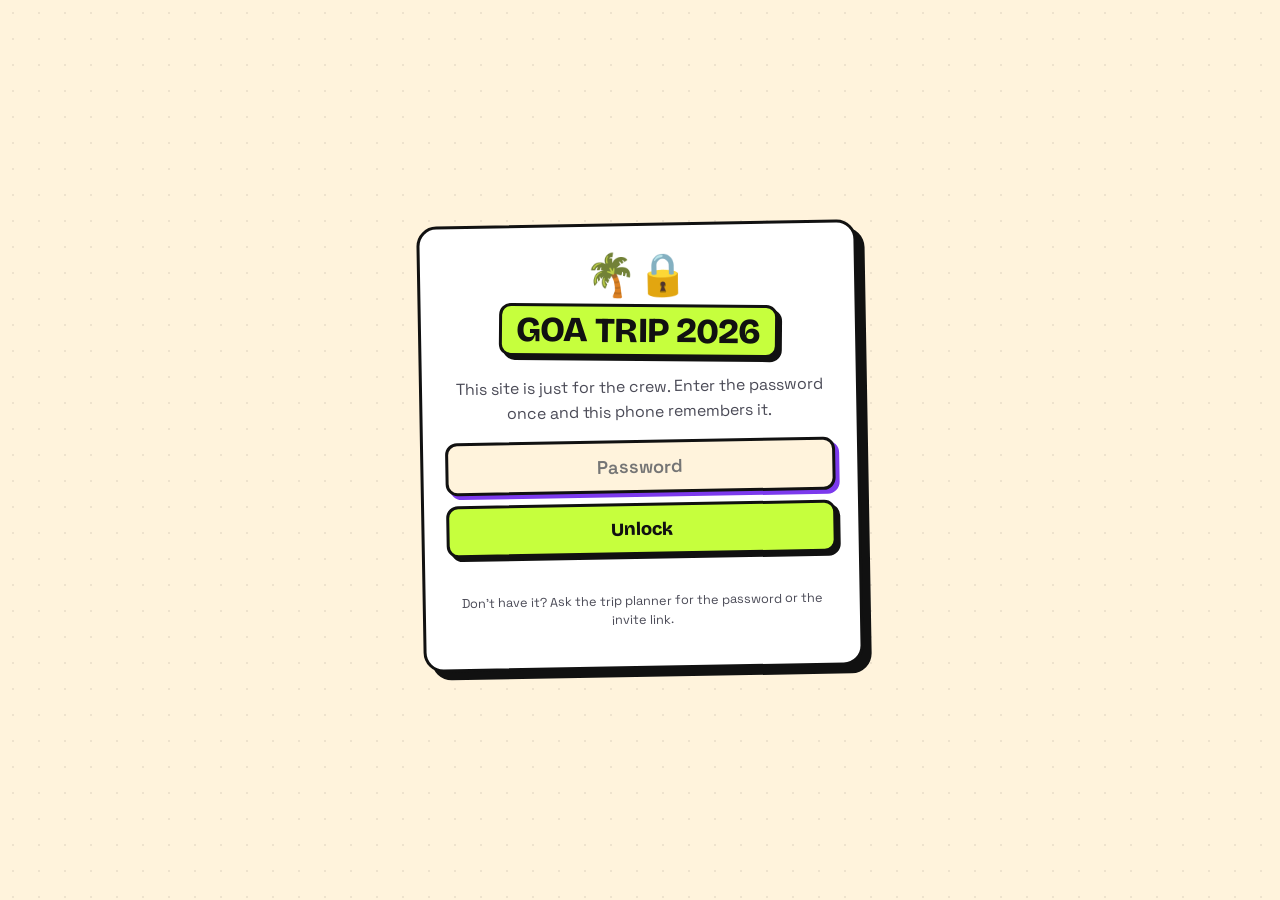
==== commit 1a40329c: "Goa Trip 2026 site (trip details encrypted, whole site behind the trip password) Co-Authored-By: Cla" ====
--- a/budget.html
+++ b/budget.html
@@ -4,4 +4,4 @@
 <link rel="preconnect" href="https://fonts.googleapis.com"><link href="https://fonts.googleapis.com/css2?family=Bricolage+Grotesque:opsz,wght@12..96,800&family=Space+Grotesk:wght@400;500;600;700&display=swap" rel="stylesheet">
 <script>document.write('<link rel="stylesheet" href="style.css?v='+Math.floor(Date.now()/60000)+'">')</script></head>
 <body data-page="budget"><main id="app"></main>
-<script>var V=Math.floor(Date.now()/60000);document.write('<script src="data.js?v='+V+'"><\/script><script src="app.js?v='+V+'"><\/script>')</script></body></html>
+<script>var V=Math.floor(Date.now()/60000);document.write('<script src="data.enc.js?v='+V+'"><\/script><script src="gate.js?v='+V+'"><\/script>')</script></body></html>
--- a/style.css
+++ b/style.css
@@ -127,12 +127,11 @@
 .dayh{font:800 1rem "Bricolage Grotesque";background:var(--yellow);color:#111;border:2px solid #111;border-radius:8px;display:inline-block;padding:0 10px;margin:12px 0 4px}
 .exp{display:flex;justify-content:space-between;gap:10px;padding:8px 0;border-top:2px dashed var(--bd)}.ex2{display:flex;align-items:center;gap:8px;white-space:nowrap}
 .x{border:2px solid var(--bd);background:var(--card);color:var(--ink);border-radius:8px;width:28px;height:28px;cursor:pointer;font-weight:800}
-.fab{position:fixed;right:16px;bottom:16px;z-index:30;font:800 1.05rem "Bricolage Grotesque";background:var(--lime);color:#111;border:3px solid var(--bd);border-radius:999px;padding:14px 22px;box-shadow:4px 4px 0 var(--bd);cursor:pointer}
 .sheetbg{position:fixed;inset:0;background:rgba(0,0,0,.55);z-index:70;display:flex;align-items:flex-end;justify-content:center}
 .sheet{background:var(--bg);color:var(--ink);width:100%;max-width:520px;max-height:92vh;overflow:auto;border:3px solid var(--bd);border-radius:20px 20px 0 0;padding:16px 16px 22px}
 .sheet .mh{display:flex;justify-content:space-between;align-items:center;margin-bottom:6px}.sheet .mh b{font:800 1.5rem "Bricolage Grotesque";text-transform:uppercase}
 .sheet .mh button{font:800 1rem sans-serif;border:3px solid var(--bd);background:var(--yellow);color:#111;border-radius:10px;padding:2px 10px;cursor:pointer}
-.sheet .lab{font-weight:800;margin:10px 0 6px}.sheet input[type=text],.sheet input[type=number],#codein{width:100%;font:600 1.1rem "Space Grotesk";padding:10px 12px;border:3px solid var(--bd);border-radius:12px;background:var(--card);color:var(--ink)}
+.sheet .lab{font-weight:800;margin:10px 0 6px}.sheet input[type=text],.sheet input[type=number],#codein,#upi-in{width:100%;font:600 1.1rem "Space Grotesk";padding:10px 12px;border:3px solid var(--bd);border-radius:12px;background:var(--card);color:var(--ink)}
 #codein{margin:6px 0 10px}.sheet .chip{margin-bottom:6px}.ferr{color:#d12b2b;font-weight:700;margin:8px 0}
 .ftabs{display:flex;gap:8px;margin:4px 0 20px}.ftabs .chip{text-decoration:none;font-size:1rem;padding:8px 20px;box-shadow:3px 3px 0 var(--bd)}
 .pbtn.pin{background:#e60023;color:#fff}.pbtn.igb{background:linear-gradient(45deg,#f9a03f,#e1306c,#833ab4);color:#fff}
@@ -150,3 +149,82 @@
 @media(prefers-reduced-motion:reduce){.ctimer.low{animation:none}}
 .pcard{margin:0 0 16px}.pcard.on{display:flex;flex-wrap:wrap;gap:8px;align-items:center;justify-content:space-between;padding:10px 14px;background:var(--lime);color:#111}.pcard.on .chip{margin:2px 0 2px 6px}.pcard.on p{flex-basis:100%;margin:0}
 .pcard ol li{margin:4px 0}
+.owe{display:flex;flex-wrap:wrap;gap:8px;align-items:center;justify-content:space-between;padding:8px 0;border-top:2px dashed var(--bd)}
+.appr{margin:0 0 16px;background:var(--yellow);color:#111;border-color:#111}.appr .muted{color:#333}
+.appr.wait{display:flex;flex-wrap:wrap;gap:8px;align-items:center;justify-content:space-between;padding:10px 14px;background:var(--card);color:var(--ink)}
+.flash{animation:flash 1.2s 2}@keyframes flash{50%{box-shadow:0 0 0 6px var(--pink)}}
+.chip:disabled{opacity:.35;cursor:not-allowed}
+.addrow{display:flex;justify-content:flex-end;margin:-6px 0 12px}.addrow .btn2{margin:0;font-size:1.05rem;padding:10px 20px}
+.paybtns{flex-basis:100%;display:flex;flex-wrap:wrap;gap:8px;margin-top:2px}
+.pay{display:inline-flex;align-items:center;text-decoration:none;font:800 .9rem "Space Grotesk";color:#fff;border:2px solid var(--bd);border-radius:999px;padding:6px 14px;box-shadow:2px 2px 0 var(--bd)}
+.pay.pp{background:#5f259f}.pay.gp{background:#1a73e8}
+.upis{display:flex;flex-wrap:wrap;gap:6px}.upis span{border:2px solid var(--bd);border-radius:999px;padding:2px 10px;font-weight:700;font-size:.85rem;opacity:.55}.upis span.on{opacity:1;background:var(--lime);color:#111}
+.upirow{display:flex;gap:8px;align-items:center}.upirow input{flex:1;min-width:0}.upirow .btn2{margin:0}
+.payhint{flex-basis:100%;font-size:.8rem;color:var(--muted)}
+/* ---- The Damage: decluttered, mobile-first ---- */
+.dmg .topbar{display:flex;align-items:center;gap:8px;margin:0 0 14px}.dmg .topbar .live{flex:1;min-width:0;font-size:.82rem;font-weight:600;color:var(--muted);display:flex;align-items:center;gap:6px;white-space:nowrap;overflow:hidden;text-overflow:ellipsis}
+.dmg .topbar .btn2{margin:0;padding:9px 16px;font-size:1rem;white-space:nowrap}.dmg .chip.ico{margin:0;padding:6px 12px;font-size:1rem}
+.dmg .tiles{display:grid;grid-template-columns:repeat(auto-fit,minmax(100px,1fr));gap:10px;margin-bottom:14px}
+.dmg .tile2{background:var(--card);border:3px solid var(--bd);border-radius:16px;padding:10px 12px;box-shadow:4px 4px 0 var(--bd);display:flex;flex-direction:column;min-width:0}
+.dmg .tile2 span{font-size:.75rem;font-weight:700;color:var(--muted);text-transform:uppercase;letter-spacing:.04em;white-space:nowrap;overflow:hidden;text-overflow:ellipsis}
+.dmg .tile2 b{font:800 1.45rem "Bricolage Grotesque";line-height:1.2;margin:2px 0}.dmg .tile2 small{font-size:.75rem;color:var(--muted)}
+.dmg .tile2.pos b{color:#1a8f3c}.dmg .tile2.neg b{color:#d12b2b}
+.dmg .card{margin-bottom:12px}.dmg .exps h3{margin-bottom:4px}
+.dmg .sec{padding:0;overflow:hidden}
+.dmg .sec>summary{list-style:none;display:flex;align-items:center;gap:10px;padding:14px 16px;cursor:pointer;user-select:none}
+.dmg .sec>summary::-webkit-details-marker{display:none}
+.dmg .sec>summary .st{font:800 1.05rem "Bricolage Grotesque";white-space:nowrap}
+.dmg .sec>summary .ss{flex:1;text-align:right;font-size:.82rem;font-weight:600;color:var(--muted);white-space:nowrap;overflow:hidden;text-overflow:ellipsis}
+.dmg .sec>summary::after{content:"▾";font-size:1rem;transition:transform .15s}.dmg .sec[open]>summary::after{transform:rotate(180deg)}
+.dmg .sec[open]>summary{border-bottom:2px dashed var(--bd)}
+.dmg .sec>.sb{padding:12px 16px 16px}
+.dmg .sb>.card{border:0;box-shadow:none;padding:0;margin:0;background:none;color:inherit}.dmg .sb>.card>h3:first-child{display:none}
+.dmg .sb .pcard.on{background:none;padding:0}
+.dmg .exp{padding:10px 0}.dmg .dayh{margin-top:10px}
+@media(max-width:560px){
+  body[data-page="budget"] .ph{padding-top:22px;padding-bottom:8px}
+  body[data-page="budget"] .ph h1{font-size:2.3rem}
+  body[data-page="budget"] .ph p{font-size:.85rem;margin-top:8px;padding:3px 10px}
+  .dmg .card{padding:14px;border-radius:16px;box-shadow:4px 4px 0 var(--bd)}
+  .dmg .sec{padding:0}
+  .dmg .tiles{gap:8px}.dmg .tile2{padding:8px 10px}.dmg .tile2 b{font-size:1.15rem}
+  .dmg .exp .ex1 b{font-size:.95rem}.dmg .exp .ex2 b{font-size:1rem;white-space:nowrap}
+  .dmg .owe{font-size:.95rem}.dmg .bal{font-size:.95rem}
+  .dmg .big{font-size:1.9rem}
+  .dmg .chip{padding:6px 12px;font-size:.85rem;margin-bottom:4px}
+  .dmg .appr h3{font-size:1.05rem}.dmg .appr .btn2{padding:8px 14px;font-size:.95rem}
+}
+.dmg .owe>span:first-child{flex-basis:100%}
+.delbox{background:var(--bg);border:2px dashed var(--bd);border-radius:12px;padding:10px 12px;margin-top:4px}
+#d-why{width:100%;font:600 1rem "Space Grotesk";padding:10px 12px;border:3px solid var(--bd);border-radius:12px;background:var(--card);color:var(--ink);margin-top:8px;resize:vertical}
+.delbtns{display:flex;gap:8px;flex-wrap:wrap}.btn2.danger{background:#d12b2b;color:#fff}
+.delwhy{font-size:.8rem;margin-top:2px;color:var(--ink)}
+/* The Damage: ⚙️ Options sheet (balances, budget, notifications, UPI, deleted, export) */
+.dmg .topbar .mbtn{font-weight:800;background:var(--yellow);color:#111;white-space:nowrap}
+.msheet .mh{gap:8px}.msheet .mh b{flex:1;min-width:0;white-space:nowrap;overflow:hidden;text-overflow:ellipsis;font-size:1.25rem}
+.msheet .mback{font:800 .95rem "Bricolage Grotesque";border:3px solid var(--bd);background:var(--card);color:var(--ink);border-radius:10px;padding:4px 10px;cursor:pointer;white-space:nowrap}
+.mlist{display:flex;flex-direction:column;gap:10px;margin-top:10px}
+.mrow{display:flex;align-items:center;gap:12px;width:100%;text-align:left;background:var(--card);color:var(--ink);border:3px solid var(--bd);border-radius:14px;padding:12px 14px;box-shadow:3px 3px 0 var(--bd);cursor:pointer;font:inherit}
+.mrow:active{transform:translate(2px,2px);box-shadow:1px 1px 0 var(--bd)}
+.mrow .mi{font-size:1.4rem;width:30px;text-align:center;flex:none}
+.mrow .mt{flex:1;min-width:0;display:flex;flex-direction:column}
+.mrow .mt b{font:800 1.05rem "Bricolage Grotesque"}
+.mrow .mt small{font-size:.8rem;font-weight:600;color:var(--muted);white-space:nowrap;overflow:hidden;text-overflow:ellipsis}
+.mrow .ma{font:800 1.4rem sans-serif;color:var(--muted)}
+.mpanel{margin-top:10px}
+.mpanel.dmg>.card{border:0;box-shadow:none;padding:0;margin:0;background:none;color:inherit}
+.mpanel.dmg>.card>h3:first-child{display:none}
+.mpanel .pcard.on{background:none;padding:0}
+@media(max-width:400px){.dmg .topbar{gap:6px}.dmg .topbar .btn2{padding:9px 12px;font-size:.95rem}.dmg .topbar .mbtn{padding:6px 10px}}
+.dmg .topbar button.live{background:none;border:0;padding:0;font:inherit;font-size:.82rem;font-weight:600;color:var(--muted);cursor:pointer;text-align:left}
+/* Site password gate (gate.js) */
+.gate{min-height:100vh;min-height:100svh;display:flex;align-items:center;justify-content:center;padding-top:24px;padding-bottom:24px}
+.gate .card{max-width:440px;width:100%;text-align:center;padding:28px 22px;transform:rotate(-1deg);box-shadow:8px 8px 0 var(--bd)}
+.gate .gate-ic{font-size:2.6rem;line-height:1;margin-bottom:8px}
+.gate h1{font:800 2.2rem "Bricolage Grotesque";text-transform:uppercase;line-height:1;margin:0 0 10px;display:inline-block;background:var(--lime);color:#111;border:3px solid var(--bd);border-radius:12px;padding:6px 14px;box-shadow:4px 4px 0 var(--bd);transform:rotate(1.5deg)}
+.gate p.muted{margin:8px 0}
+.gate form{display:flex;flex-direction:column;gap:10px;margin:16px 0 4px}
+.gate #gate-pw{width:100%;font:600 1.15rem "Space Grotesk";padding:12px 14px;border:3px solid var(--bd);border-radius:12px;background:var(--bg);color:var(--ink);text-align:center}
+.gate #gate-pw:focus{outline:none;box-shadow:4px 4px 0 var(--violet,#7c3aed)}
+.gate .btn2{margin:0;width:100%;font-size:1.15rem;padding:12px}
+.gate .ferr{min-height:1.2em}
